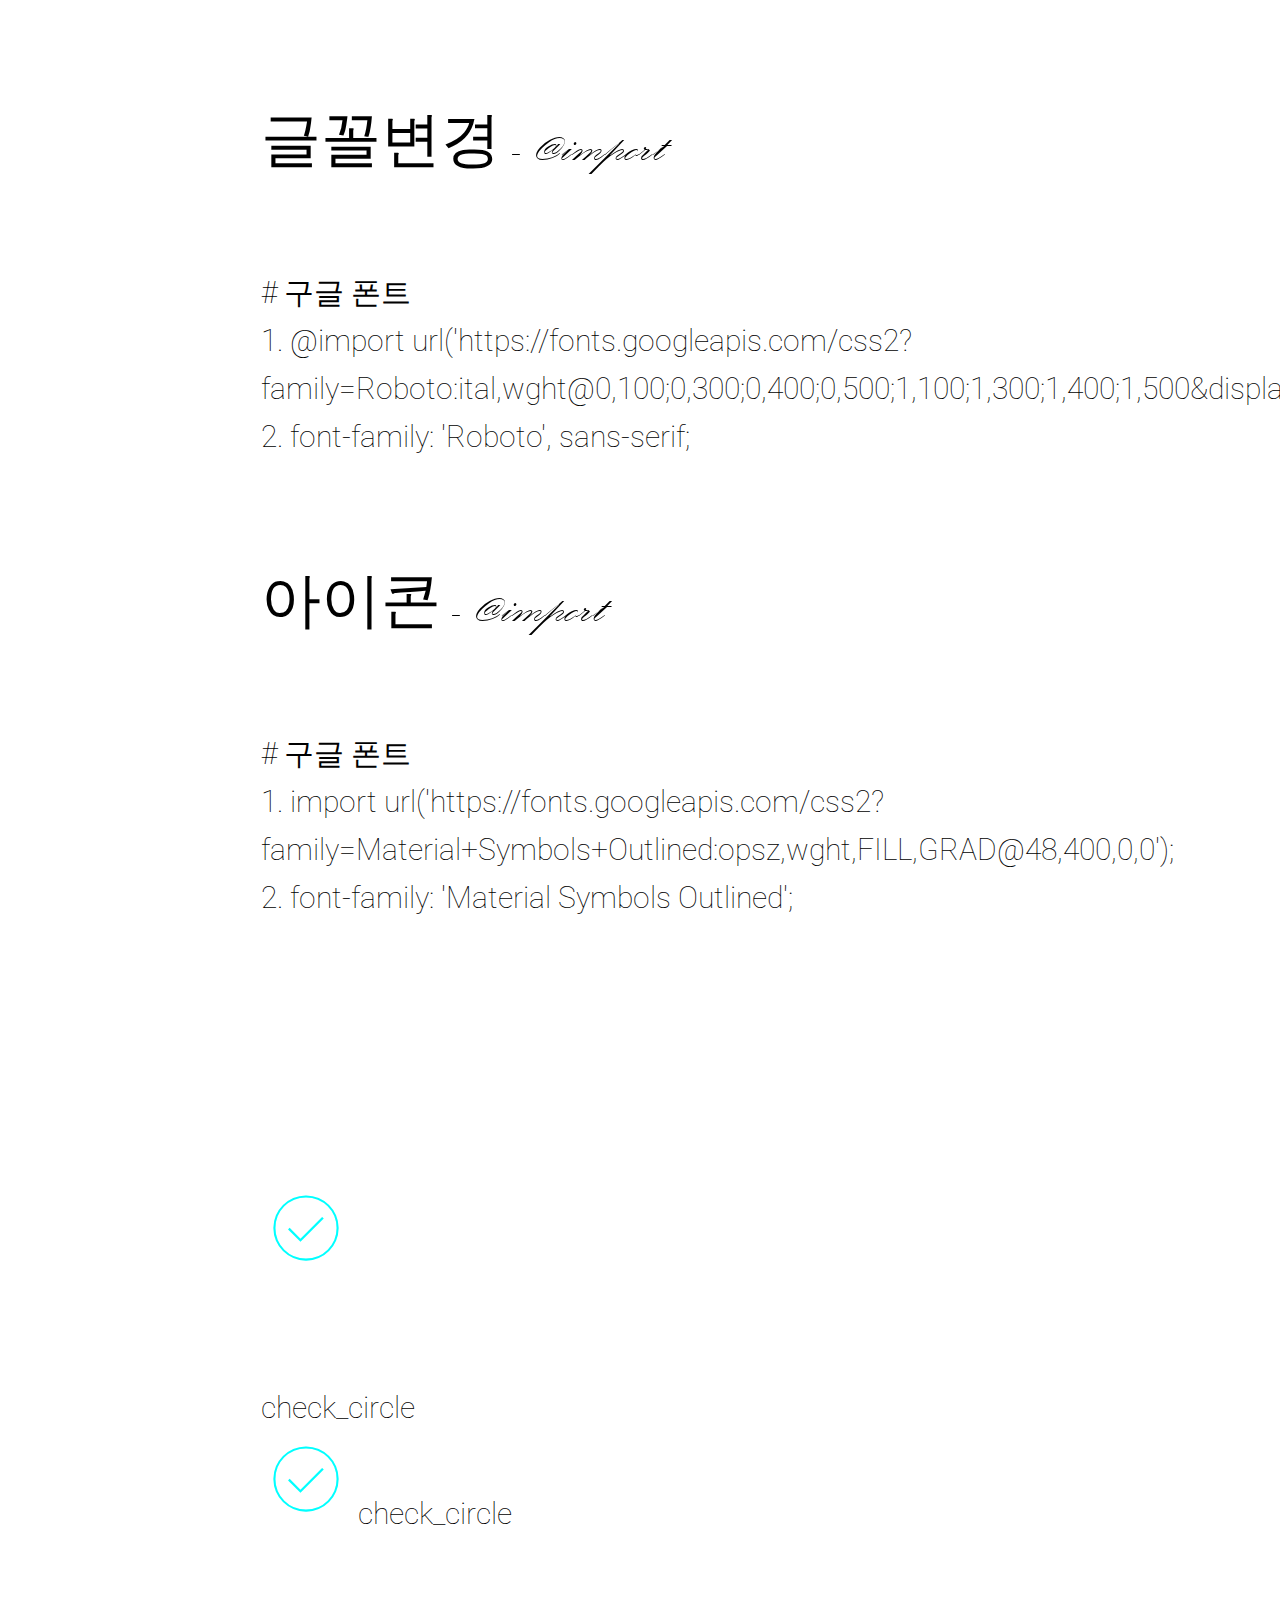
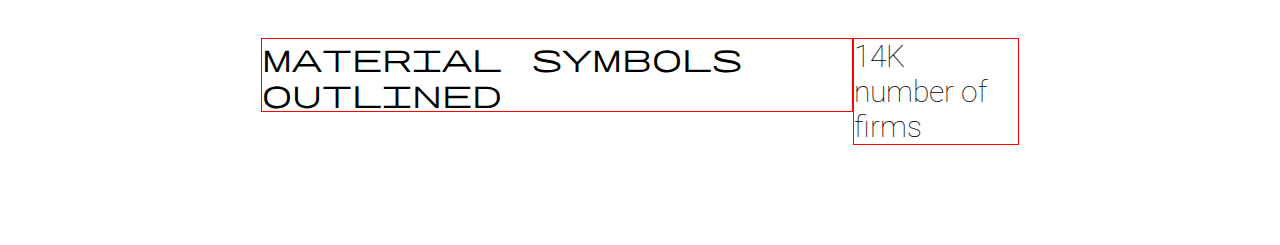
==== html/font.html @ de943110 "2023-05-22" ====
<!DOCTYPE html>
<html lang="en">
<head>
    <meta charset="UTF-8">
    <meta http-equiv="X-UA-Compatible" content="IE=edge">
    <meta name="viewport" content="width=device-width, initial-scale=1.0">
    <title>Document</title>
    <link rel="stylesheet" href="./font.css">
</head>
<body>
    <!-- font.html
    font.css -->
    <div class="f-1">
        <h1>글꼴변경 - @import</h1>
        <p>
            # 구글 폰트
            1. @import url('https://fonts.googleapis.com/css2?family=Roboto:ital,wght@0,100;0,300;0,400;0,500;1,100;1,300;1,400;1,500&display=swap');
            2. font-family: 'Roboto', sans-serif;
        </p>
    </div>

    <div class="f-1">
        <h1>아이콘 - @import</h1>
        <p>
            # 구글 폰트
            1. import url('https://fonts.googleapis.com/css2?family=Material+Symbols+Outlined:opsz,wght,FILL,GRAD@48,400,0,0');
            2. font-family: 'Material Symbols Outlined';
        </p>
        <p class="ic-check">
            check_circle
        </p>
        check_circle

        <p style="white-space: normal;">
            <span class="ic-check">check_circle</span>
            check_circle
        </p>

    </div>
    <div class="f-1">
        <div class="self">
            <span class="ic-self">Material Symbols Outlined</span> 
            <span>
                <b>14K</b><br>
                number of firms
            </span>
            
        </div>
    </div>

</body>
</html>
---- html/font.css ----
@import url('https://fonts.googleapis.com/css2?family=Roboto:ital,wght@0,100;0,300;0,400;0,500;1,100;1,300;1,400;1,500&display=swap');
@import url('https://fonts.googleapis.com/css2?family=Material+Symbols+Outlined:opsz,wght,FILL,GRAD@48,400,0,0');
@import url('https://fonts.googleapis.com/css2?family=Roboto:ital,wght@0,100;0,300;0,400;0,500;1,100;1,300;1,400;1,500&display=swap');
@font-face {
    font-family: 'Kunstler Script';
    src: url('KunstlerScript.woff2') format('woff2');
    font-weight: normal;
    font-style: normal;
    font-display: swap;
}
@font-face {
    font-family: 'Material Symbols Outlined';
    src: url('Material Symbols Outlined.woff2') format('woff2');
    font-weight: normal;
    font-style: normal;
    font-display: swap;
}
html{
    font-size: 30px;
}
*{
    font-family: 'Roboto', sans-serif;
    font-weight: 100;
}

h1{
    font-size: 2rem;
    font-family: 'Kunstler Script' , 'dotum';
}
p{
    white-space: pre-line; 
    font-size: 1rem; 
    line-height: 160%;
}
.ic-check{font-family: 'Material Symbols Outlined';
            font-size: 3rem; color: aqua;
}
.f-1{
    width: 60%; margin: 100px auto;
}
.self{
    display: flex;
    align-items: start;
}
.ic-self{font-family: 'Material Symbols Outlined';}
.self > span{
    border: 1px solid red;
}
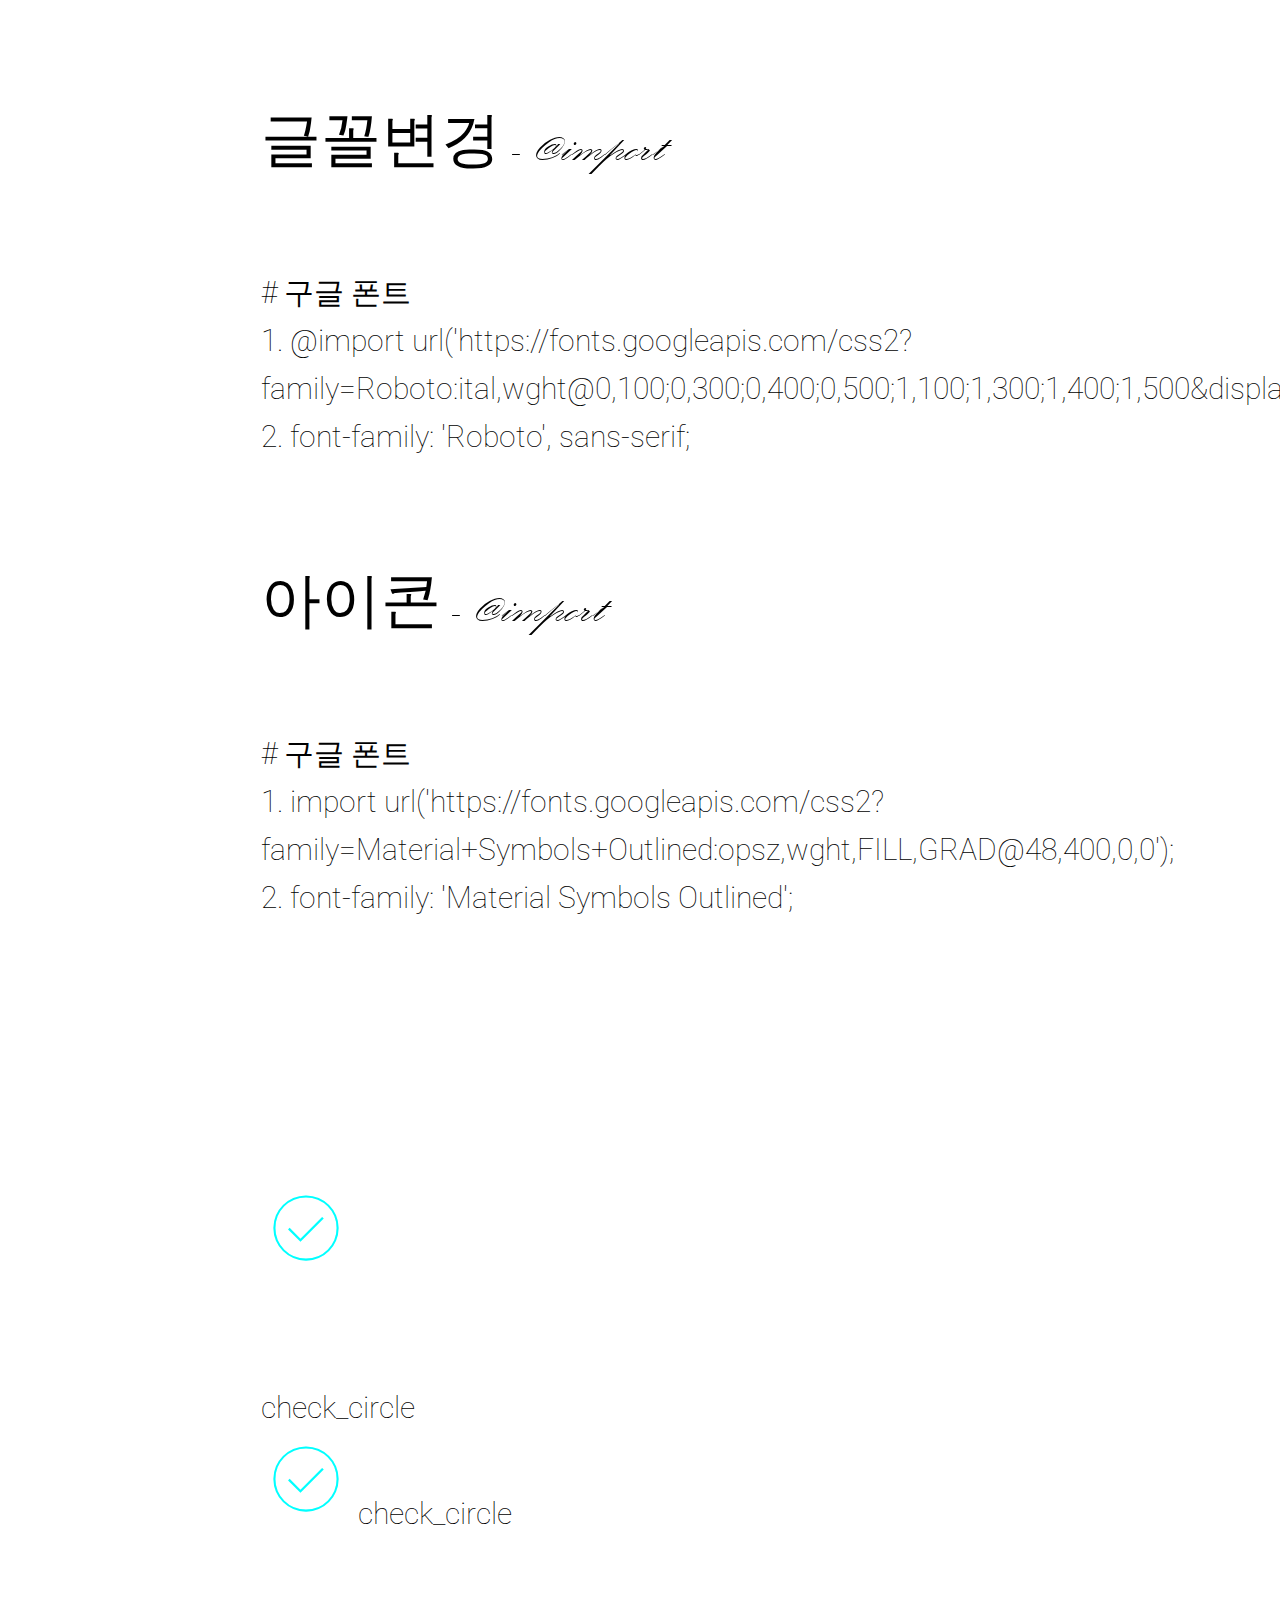
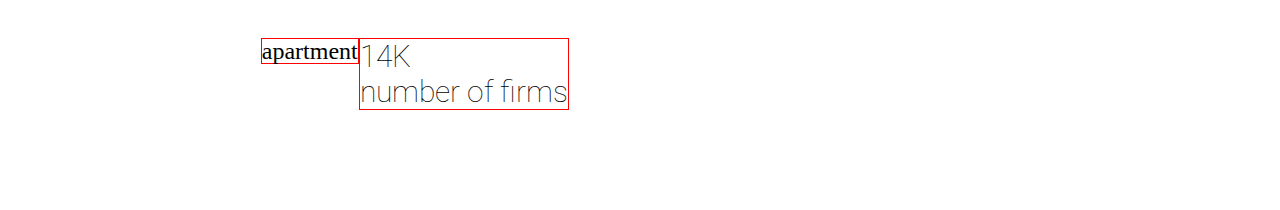
==== commit 7b4e710f: "21:02" ====
--- a/html/font.html
+++ b/html/font.html
@@ -39,12 +39,13 @@
     </div>
     <div class="f-1">
         <div class="self">
-            <span class="ic-self">Material Symbols Outlined</span> 
+            <span class="material-symbols-outlined">
+                apartment
+            </span>
             <span>
                 <b>14K</b><br>
                 number of firms
             </span>
-            
         </div>
     </div>
 
